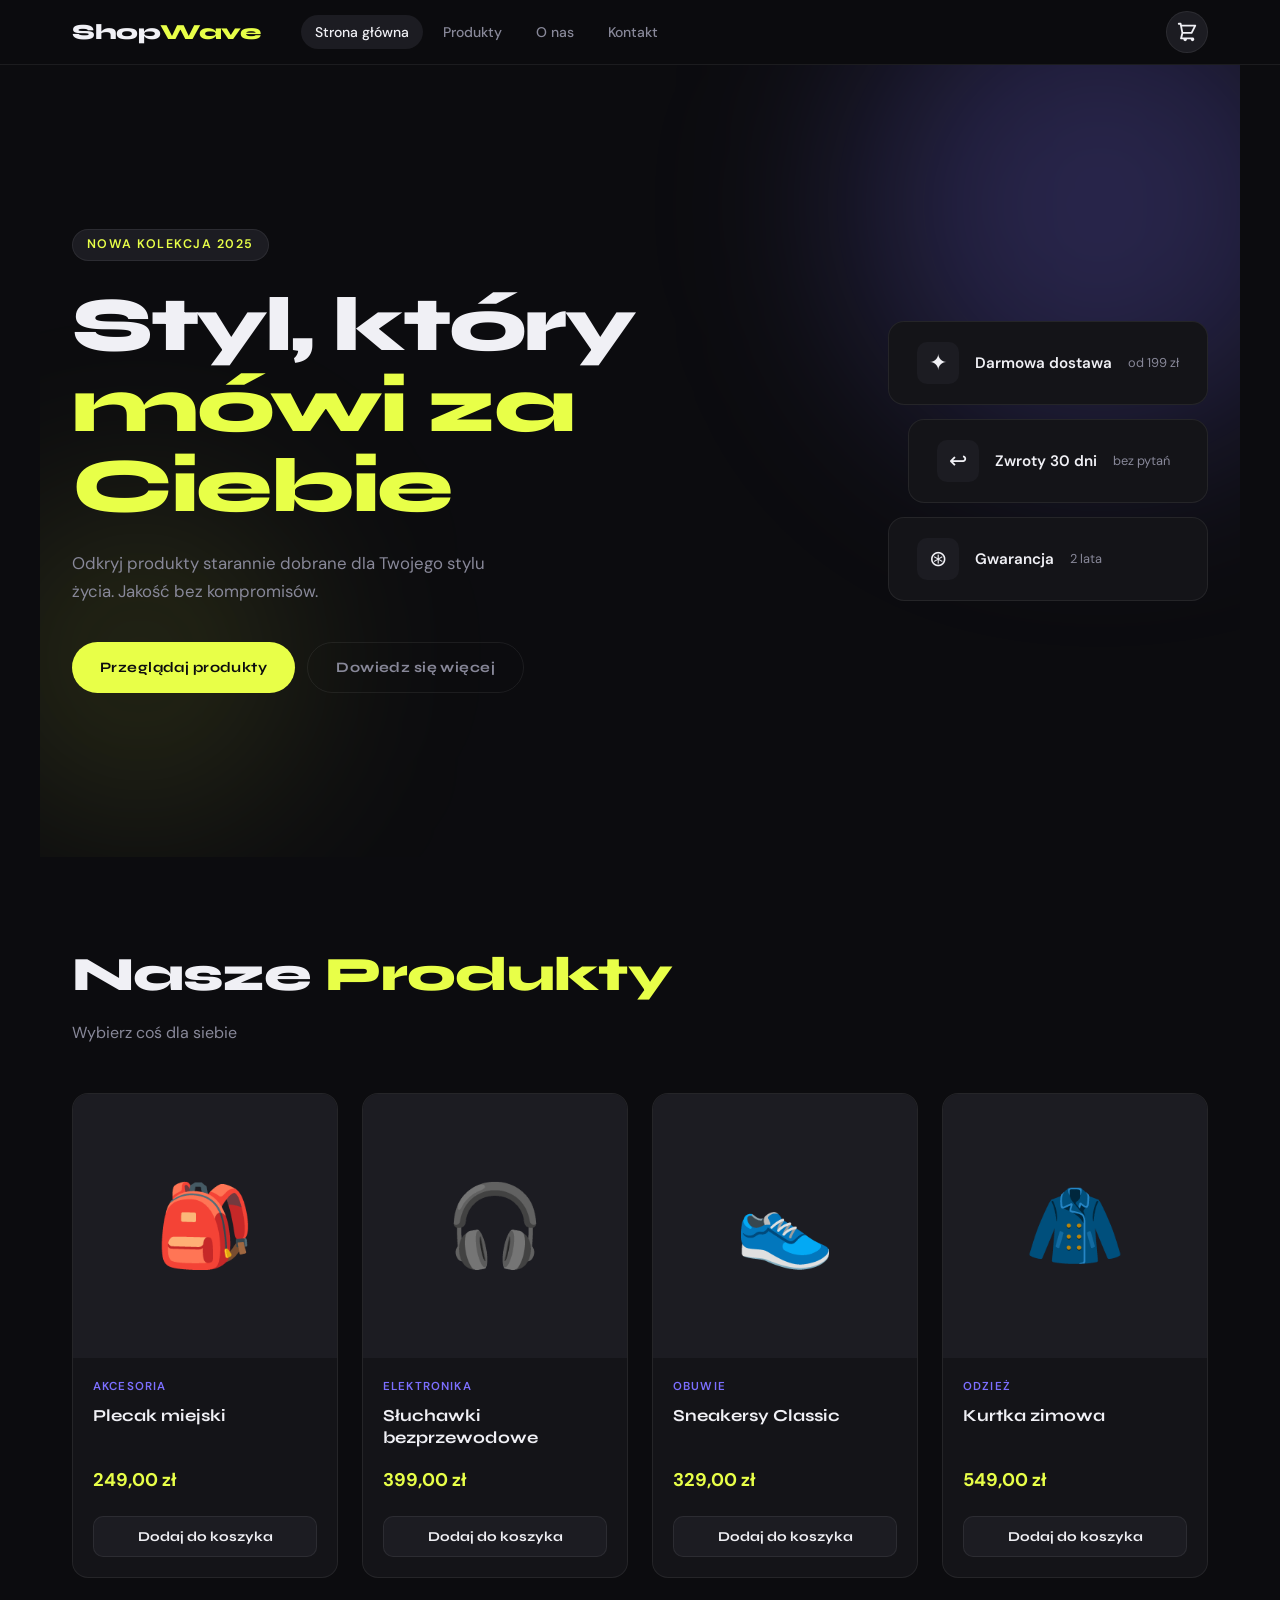
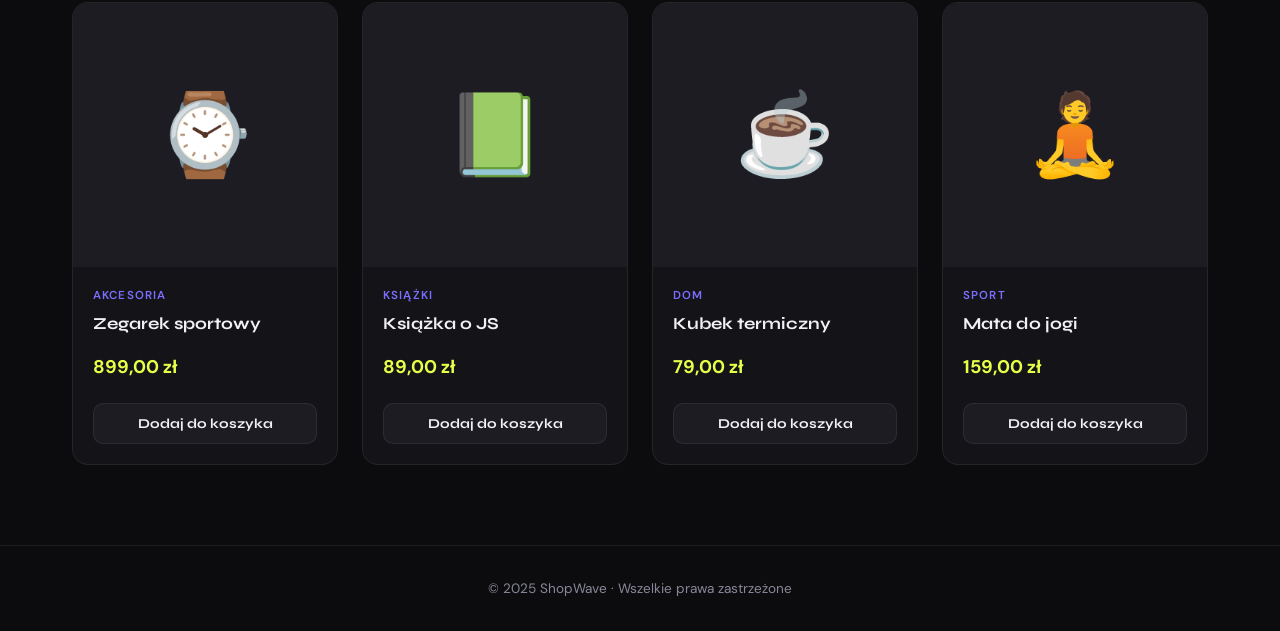
==== index.html @ 05a2b6bd "Initial commit" ====
<!DOCTYPE html>
<html lang="pl">
<head>
  <meta charset="UTF-8" />
  <meta name="viewport" content="width=device-width, initial-scale=1.0" />
  <title>ShopWave — Sklep</title>
  <link rel="stylesheet" href="style.css" />
</head>
<body>

  <!-- HEADER -->
  <header class="header">
    <div class="header__inner">
      <a href="#" class="logo">Shop<span>Wave</span></a>
      <nav class="nav">
        <a href="#" class="nav__link active">Strona główna</a>
        <a href="#products" class="nav__link">Produkty</a>
        <a href="#" class="nav__link">O nas</a>
        <a href="#" class="nav__link">Kontakt</a>
      </nav>
      <button class="cart-btn" id="cartBtn" aria-label="Koszyk">
        <svg xmlns="http://www.w3.org/2000/svg" width="22" height="22" fill="none" viewBox="0 0 24 24" stroke="currentColor" stroke-width="2"><path stroke-linecap="round" stroke-linejoin="round" d="M3 3h2l.4 2M7 13h10l4-8H5.4M7 13l-1.5 6h13M7 13L5.4 5M10 21a1 1 0 100-2 1 1 0 000 2zm8 0a1 1 0 100-2 1 1 0 000 2z"/></svg>
        <span class="cart-count" id="cartCount">0</span>
      </button>
    </div>
  </header>

  <!-- HERO -->
  <section class="hero">
    <div class="hero__blob hero__blob--1"></div>
    <div class="hero__blob hero__blob--2"></div>
    <div class="hero__content">
      <p class="hero__tag">Nowa kolekcja 2025</p>
      <h1 class="hero__title">Styl, który<br/><em>mówi za Ciebie</em></h1>
      <p class="hero__sub">Odkryj produkty starannie dobrane dla Twojego stylu życia. Jakość bez kompromisów.</p>
      <div class="hero__actions">
        <a href="#products" class="btn btn--primary">Przeglądaj produkty</a>
        <a href="#" class="btn btn--ghost">Dowiedz się więcej</a>
      </div>
    </div>
    <div class="hero__visual">
      <div class="hero__card">
        <div class="hero__card-icon">✦</div>
        <p>Darmowa dostawa</p>
        <span>od 199 zł</span>
      </div>
      <div class="hero__card">
        <div class="hero__card-icon">↩</div>
        <p>Zwroty 30 dni</p>
        <span>bez pytań</span>
      </div>
      <div class="hero__card">
        <div class="hero__card-icon">⊛</div>
        <p>Gwarancja</p>
        <span>2 lata</span>
      </div>
    </div>
  </section>

  <!-- PRODUCTS -->
  <section class="products" id="products">
    <div class="products__header">
      <h2 class="section-title">Nasze <span>Produkty</span></h2>
      <p class="section-sub">Wybierz coś dla siebie</p>
    </div>
    <div class="products__grid" id="productsGrid">
      <!-- JS renders cards here -->
    </div>
  </section>

  <!-- CART MODAL -->
  <div class="cart-overlay" id="cartOverlay">
    <div class="cart-modal">
      <div class="cart-modal__header">
        <h3>Twój koszyk</h3>
        <button class="cart-close" id="cartClose">✕</button>
      </div>
      <div class="cart-modal__items" id="cartItems">
        <p class="cart-empty">Koszyk jest pusty.</p>
      </div>
      <div class="cart-modal__footer" id="cartFooter" style="display:none">
        <div class="cart-total">
          Łącznie: <strong id="cartTotal">0,00 zł</strong>
        </div>
        <button class="btn btn--primary" style="width:100%">Zamów teraz</button>
      </div>
    </div>
  </div>

  <!-- FOOTER -->
  <footer class="footer">
    <p>© 2025 ShopWave · Wszelkie prawa zastrzeżone</p>
  </footer>

  <script src="app.js"></script>
</body>
</html>
---- style.css ----
/* ================================================
   ShopWave — style.css
   ================================================ */

@import url('https://fonts.googleapis.com/css2?family=Syne:wght@400;600;700;800&family=DM+Sans:ital,wght@0,300;0,400;0,500;1,400&display=swap');

/* ---- VARIABLES ---- */
:root {
  --bg: #0c0c0f;
  --surface: #141418;
  --surface2: #1c1c22;
  --border: rgba(255,255,255,.07);
  --accent: #e8ff48;
  --accent2: #7c6fff;
  --text: #f0f0f5;
  --muted: #888899;
  --radius: 16px;
  --transition: .25s cubic-bezier(.4,0,.2,1);
  --font-display: 'Syne', sans-serif;
  --font-body: 'DM Sans', sans-serif;
}

/* ---- RESET ---- */
*, *::before, *::after { box-sizing: border-box; margin: 0; padding: 0; }
html { scroll-behavior: smooth; }
body {
  background: var(--bg);
  color: var(--text);
  font-family: var(--font-body);
  font-size: 16px;
  line-height: 1.6;
  overflow-x: hidden;
}
a { text-decoration: none; color: inherit; }
img { display: block; max-width: 100%; }

/* ---- BUTTONS ---- */
.btn {
  display: inline-flex;
  align-items: center;
  gap: 8px;
  padding: 13px 28px;
  border-radius: 50px;
  font-family: var(--font-display);
  font-size: .9rem;
  font-weight: 700;
  letter-spacing: .03em;
  border: none;
  cursor: pointer;
  transition: all var(--transition);
}
.btn--primary {
  background: var(--accent);
  color: #0c0c0f;
}
.btn--primary:hover {
  transform: translateY(-2px);
  box-shadow: 0 8px 32px rgba(232,255,72,.35);
}
.btn--ghost {
  background: transparent;
  border: 1.5px solid var(--border);
  color: var(--muted);
}
.btn--ghost:hover {
  border-color: var(--accent);
  color: var(--accent);
}

/* ---- HEADER ---- */
.header {
  position: sticky;
  top: 0;
  z-index: 100;
  background: rgba(12,12,15,.85);
  backdrop-filter: blur(20px);
  border-bottom: 1px solid var(--border);
}
.header__inner {
  max-width: 1200px;
  margin: 0 auto;
  padding: 0 32px;
  height: 64px;
  display: flex;
  align-items: center;
  gap: 40px;
}
.logo {
  font-family: var(--font-display);
  font-weight: 800;
  font-size: 1.35rem;
  letter-spacing: -.02em;
  color: var(--text);
}
.logo span { color: var(--accent); }

.nav { display: flex; gap: 6px; margin-right: auto; }
.nav__link {
  padding: 6px 14px;
  border-radius: 50px;
  font-size: .875rem;
  font-weight: 500;
  color: var(--muted);
  transition: all var(--transition);
}
.nav__link:hover, .nav__link.active {
  color: var(--text);
  background: var(--surface2);
}

.cart-btn {
  position: relative;
  background: var(--surface2);
  border: 1px solid var(--border);
  color: var(--text);
  padding: 9px;
  border-radius: 50%;
  cursor: pointer;
  display: grid;
  place-items: center;
  transition: all var(--transition);
}
.cart-btn:hover { border-color: var(--accent); color: var(--accent); }
.cart-count {
  position: absolute;
  top: -4px; right: -4px;
  background: var(--accent);
  color: #0c0c0f;
  font-family: var(--font-display);
  font-weight: 800;
  font-size: .65rem;
  width: 18px; height: 18px;
  border-radius: 50%;
  display: grid;
  place-items: center;
  opacity: 0;
  transform: scale(0);
  transition: all var(--transition);
}
.cart-count.visible { opacity: 1; transform: scale(1); }

/* ---- HERO ---- */
.hero {
  position: relative;
  overflow: hidden;
  min-height: 88vh;
  display: flex;
  align-items: center;
  max-width: 1200px;
  margin: 0 auto;
  padding: 80px 32px;
  gap: 60px;
}
.hero__blob {
  position: absolute;
  border-radius: 50%;
  filter: blur(100px);
  pointer-events: none;
  z-index: 0;
}
.hero__blob--1 {
  width: 480px; height: 480px;
  background: rgba(124,111,255,.25);
  top: -100px; right: -100px;
}
.hero__blob--2 {
  width: 320px; height: 320px;
  background: rgba(232,255,72,.12);
  bottom: 40px; left: -60px;
}
.hero__content { position: relative; z-index: 1; flex: 1; }
.hero__tag {
  display: inline-block;
  background: var(--surface2);
  border: 1px solid var(--border);
  color: var(--accent);
  font-size: .78rem;
  font-weight: 600;
  letter-spacing: .12em;
  text-transform: uppercase;
  padding: 5px 14px;
  border-radius: 50px;
  margin-bottom: 24px;
}
.hero__title {
  font-family: var(--font-display);
  font-size: clamp(2.8rem, 6vw, 5rem);
  font-weight: 800;
  line-height: 1.05;
  letter-spacing: -.03em;
  margin-bottom: 22px;
}
.hero__title em { font-style: normal; color: var(--accent); }
.hero__sub {
  color: var(--muted);
  font-size: 1.05rem;
  max-width: 440px;
  margin-bottom: 36px;
  line-height: 1.7;
}
.hero__actions { display: flex; gap: 12px; flex-wrap: wrap; }

.hero__visual {
  position: relative;
  z-index: 1;
  display: flex;
  flex-direction: column;
  gap: 14px;
  flex-shrink: 0;
}
.hero__card {
  background: var(--surface);
  border: 1px solid var(--border);
  border-radius: var(--radius);
  padding: 20px 28px;
  display: flex;
  align-items: center;
  gap: 16px;
  transition: all var(--transition);
  animation: fadeUp .6s ease both;
}
.hero__card:nth-child(1) { animation-delay: .1s; }
.hero__card:nth-child(2) { animation-delay: .2s; margin-left: 20px; }
.hero__card:nth-child(3) { animation-delay: .3s; }
.hero__card:hover { border-color: var(--accent); transform: translateX(4px); }
.hero__card-icon {
  font-size: 1.4rem;
  width: 42px; height: 42px;
  background: var(--surface2);
  border-radius: 10px;
  display: grid;
  place-items: center;
  flex-shrink: 0;
}
.hero__card p { font-weight: 600; font-size: .95rem; }
.hero__card span { font-size: .8rem; color: var(--muted); }

/* ---- SECTION TITLES ---- */
.section-title {
  font-family: var(--font-display);
  font-size: clamp(2rem, 4vw, 3rem);
  font-weight: 800;
  letter-spacing: -.02em;
}
.section-title span { color: var(--accent); }
.section-sub { color: var(--muted); margin-top: 6px; }

/* ---- PRODUCTS ---- */
.products {
  max-width: 1200px;
  margin: 0 auto;
  padding: 80px 32px;
}
.products__header { margin-bottom: 48px; }
.products__grid {
  display: grid;
  grid-template-columns: repeat(auto-fill, minmax(260px, 1fr));
  gap: 24px;
}

/* ---- PRODUCT CARD ---- */
.product-card {
  background: var(--surface);
  border: 1px solid var(--border);
  border-radius: var(--radius);
  overflow: hidden;
  display: flex;
  flex-direction: column;
  transition: all .3s ease;
  animation: fadeUp .5s ease both;
}
.product-card:hover {
  transform: translateY(-6px);
  border-color: rgba(232,255,72,.25);
  box-shadow: 0 24px 60px rgba(0,0,0,.4);
}
.product-card__img {
  width: 100%;
  aspect-ratio: 1;
  font-size: 5rem;
  display: grid;
  place-items: center;
  background: var(--surface2);
  user-select: none;
}
.product-card__body { padding: 20px; display: flex; flex-direction: column; gap: 8px; flex: 1; }
.product-card__category {
  font-size: .72rem;
  font-weight: 600;
  letter-spacing: .1em;
  text-transform: uppercase;
  color: var(--accent2);
}
.product-card__name {
  font-family: var(--font-display);
  font-size: 1.05rem;
  font-weight: 700;
  line-height: 1.3;
}
.product-card__price {
  font-size: 1.15rem;
  font-weight: 700;
  color: var(--accent);
  margin-top: auto;
  padding-top: 10px;
}
.product-card__add {
  margin-top: 12px;
  width: 100%;
  padding: 11px;
  border-radius: 10px;
  background: var(--surface2);
  border: 1px solid var(--border);
  color: var(--text);
  font-family: var(--font-display);
  font-size: .85rem;
  font-weight: 700;
  cursor: pointer;
  transition: all var(--transition);
}
.product-card__add:hover {
  background: var(--accent);
  color: #0c0c0f;
  border-color: var(--accent);
}
.product-card__add.added {
  background: var(--accent);
  color: #0c0c0f;
}

/* ---- CART MODAL ---- */
.cart-overlay {
  position: fixed;
  inset: 0;
  background: rgba(0,0,0,.6);
  backdrop-filter: blur(8px);
  z-index: 200;
  display: grid;
  place-items: center end;
  opacity: 0;
  pointer-events: none;
  transition: opacity var(--transition);
}
.cart-overlay.open { opacity: 1; pointer-events: all; }
.cart-modal {
  width: min(420px, 100vw);
  height: 100vh;
  background: var(--surface);
  border-left: 1px solid var(--border);
  display: flex;
  flex-direction: column;
  transform: translateX(100%);
  transition: transform .35s cubic-bezier(.4,0,.2,1);
}
.cart-overlay.open .cart-modal { transform: translateX(0); }
.cart-modal__header {
  display: flex;
  align-items: center;
  justify-content: space-between;
  padding: 24px 28px;
  border-bottom: 1px solid var(--border);
  font-family: var(--font-display);
  font-weight: 700;
  font-size: 1.1rem;
}
.cart-close {
  background: var(--surface2);
  border: 1px solid var(--border);
  color: var(--muted);
  width: 34px; height: 34px;
  border-radius: 50%;
  cursor: pointer;
  font-size: .9rem;
  display: grid;
  place-items: center;
  transition: all var(--transition);
}
.cart-close:hover { color: var(--text); border-color: var(--accent); }
.cart-modal__items { flex: 1; overflow-y: auto; padding: 24px 28px; display: flex; flex-direction: column; gap: 14px; }
.cart-empty { color: var(--muted); text-align: center; margin-top: 40px; }
.cart-item {
  display: flex;
  align-items: center;
  gap: 14px;
  background: var(--surface2);
  border: 1px solid var(--border);
  border-radius: 12px;
  padding: 14px;
}
.cart-item__emoji { font-size: 2rem; }
.cart-item__info { flex: 1; }
.cart-item__name { font-weight: 600; font-size: .9rem; }
.cart-item__price { color: var(--accent); font-size: .85rem; font-weight: 700; }
.cart-item__qty {
  display: flex;
  align-items: center;
  gap: 8px;
  font-size: .85rem;
}
.cart-item__qty button {
  width: 26px; height: 26px;
  border-radius: 50%;
  background: var(--surface);
  border: 1px solid var(--border);
  color: var(--text);
  cursor: pointer;
  display: grid;
  place-items: center;
  font-size: 1rem;
  transition: all var(--transition);
}
.cart-item__qty button:hover { border-color: var(--accent); color: var(--accent); }
.cart-modal__footer {
  padding: 20px 28px;
  border-top: 1px solid var(--border);
  display: flex;
  flex-direction: column;
  gap: 14px;
}
.cart-total {
  display: flex;
  justify-content: space-between;
  font-size: .95rem;
  color: var(--muted);
}
.cart-total strong { color: var(--accent); font-size: 1.1rem; }

/* ---- FOOTER ---- */
.footer {
  text-align: center;
  padding: 32px;
  color: var(--muted);
  font-size: .85rem;
  border-top: 1px solid var(--border);
}

/* ---- ANIMATIONS ---- */
@keyframes fadeUp {
  from { opacity: 0; transform: translateY(24px); }
  to   { opacity: 1; transform: translateY(0); }
}

/* ---- RESPONSIVE ---- */
@media (max-width: 768px) {
  .hero { flex-direction: column; padding: 60px 20px; min-height: auto; }
  .hero__visual { flex-direction: row; flex-wrap: wrap; }
  .hero__card { flex: 1; min-width: 150px; }
  .header__inner { padding: 0 20px; gap: 20px; }
  .nav { display: none; }
  .products { padding: 60px 20px; }
}
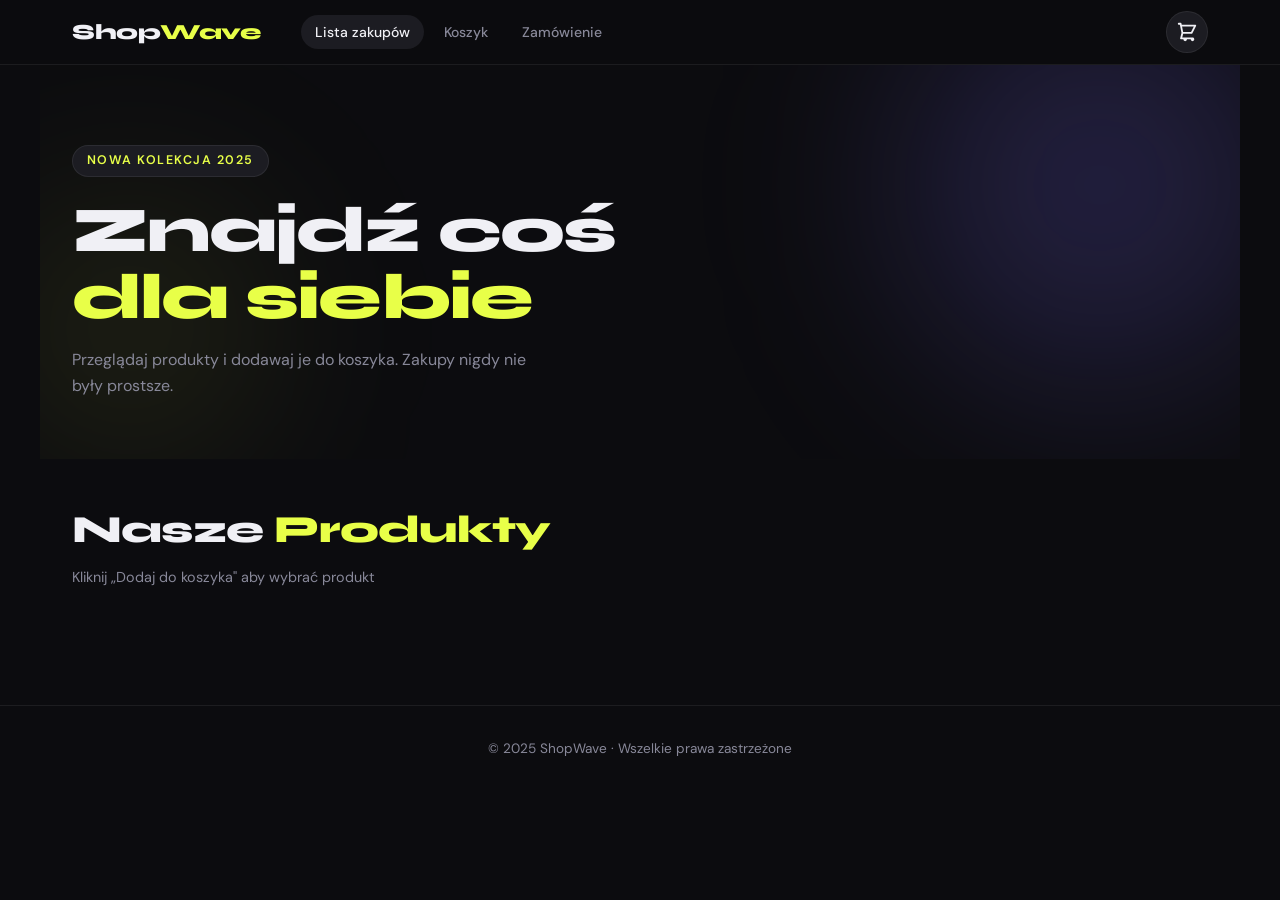
==== commit ab0813d3: "feat: HTML i CSS dla listy zakupow" ====
--- a/index.html
+++ b/index.html
@@ -3,95 +3,50 @@
 <head>
   <meta charset="UTF-8" />
   <meta name="viewport" content="width=device-width, initial-scale=1.0" />
-  <title>ShopWave — Sklep</title>
+  <title>ShopWave — Lista zakupów</title>
   <link rel="stylesheet" href="style.css" />
 </head>
 <body>
 
-  <!-- HEADER -->
   <header class="header">
     <div class="header__inner">
-      <a href="#" class="logo">Shop<span>Wave</span></a>
+      <a href="index.html" class="logo">Shop<span>Wave</span></a>
       <nav class="nav">
-        <a href="#" class="nav__link active">Strona główna</a>
-        <a href="#products" class="nav__link">Produkty</a>
-        <a href="#" class="nav__link">O nas</a>
-        <a href="#" class="nav__link">Kontakt</a>
+        <a href="index.html" class="nav__link active">Lista zakupów</a>
+        <a href="koszyk.html" class="nav__link">Koszyk</a>
+        <a href="zamowienie.html" class="nav__link">Zamówienie</a>
       </nav>
-      <button class="cart-btn" id="cartBtn" aria-label="Koszyk">
-        <svg xmlns="http://www.w3.org/2000/svg" width="22" height="22" fill="none" viewBox="0 0 24 24" stroke="currentColor" stroke-width="2"><path stroke-linecap="round" stroke-linejoin="round" d="M3 3h2l.4 2M7 13h10l4-8H5.4M7 13l-1.5 6h13M7 13L5.4 5M10 21a1 1 0 100-2 1 1 0 000 2zm8 0a1 1 0 100-2 1 1 0 000 2z"/></svg>
+      <a href="koszyk.html" class="cart-btn" aria-label="Koszyk">
+        <svg xmlns="http://www.w3.org/2000/svg" width="22" height="22" fill="none" viewBox="0 0 24 24" stroke="currentColor" stroke-width="2">
+          <path stroke-linecap="round" stroke-linejoin="round" d="M3 3h2l.4 2M7 13h10l4-8H5.4M7 13l-1.5 6h13M7 13L5.4 5M10 21a1 1 0 100-2 1 1 0 000 2zm8 0a1 1 0 100-2 1 1 0 000 2z"/>
+        </svg>
         <span class="cart-count" id="cartCount">0</span>
-      </button>
+      </a>
     </div>
   </header>
 
-  <!-- HERO -->
   <section class="hero">
     <div class="hero__blob hero__blob--1"></div>
     <div class="hero__blob hero__blob--2"></div>
     <div class="hero__content">
       <p class="hero__tag">Nowa kolekcja 2025</p>
-      <h1 class="hero__title">Styl, który<br/><em>mówi za Ciebie</em></h1>
-      <p class="hero__sub">Odkryj produkty starannie dobrane dla Twojego stylu życia. Jakość bez kompromisów.</p>
-      <div class="hero__actions">
-        <a href="#products" class="btn btn--primary">Przeglądaj produkty</a>
-        <a href="#" class="btn btn--ghost">Dowiedz się więcej</a>
-      </div>
-    </div>
-    <div class="hero__visual">
-      <div class="hero__card">
-        <div class="hero__card-icon">✦</div>
-        <p>Darmowa dostawa</p>
-        <span>od 199 zł</span>
-      </div>
-      <div class="hero__card">
-        <div class="hero__card-icon">↩</div>
-        <p>Zwroty 30 dni</p>
-        <span>bez pytań</span>
-      </div>
-      <div class="hero__card">
-        <div class="hero__card-icon">⊛</div>
-        <p>Gwarancja</p>
-        <span>2 lata</span>
-      </div>
+      <h1 class="hero__title">Znajdź coś<br/><em>dla siebie</em></h1>
+      <p class="hero__sub">Przeglądaj produkty i dodawaj je do koszyka. Zakupy nigdy nie były prostsze.</p>
     </div>
   </section>
 
-  <!-- PRODUCTS -->
   <section class="products" id="products">
     <div class="products__header">
       <h2 class="section-title">Nasze <span>Produkty</span></h2>
-      <p class="section-sub">Wybierz coś dla siebie</p>
+      <p class="section-sub">Kliknij „Dodaj do koszyka" aby wybrać produkt</p>
     </div>
-    <div class="products__grid" id="productsGrid">
-      <!-- JS renders cards here -->
-    </div>
+    <div class="products__grid" id="productsGrid"></div>
   </section>
 
-  <!-- CART MODAL -->
-  <div class="cart-overlay" id="cartOverlay">
-    <div class="cart-modal">
-      <div class="cart-modal__header">
-        <h3>Twój koszyk</h3>
-        <button class="cart-close" id="cartClose">✕</button>
-      </div>
-      <div class="cart-modal__items" id="cartItems">
-        <p class="cart-empty">Koszyk jest pusty.</p>
-      </div>
-      <div class="cart-modal__footer" id="cartFooter" style="display:none">
-        <div class="cart-total">
-          Łącznie: <strong id="cartTotal">0,00 zł</strong>
-        </div>
-        <button class="btn btn--primary" style="width:100%">Zamów teraz</button>
-      </div>
-    </div>
-  </div>
-
-  <!-- FOOTER -->
   <footer class="footer">
     <p>© 2025 ShopWave · Wszelkie prawa zastrzeżone</p>
   </footer>
 
   <script src="app.js"></script>
 </body>
-</html>
+</html>
--- a/style.css
+++ b/style.css
@@ -32,12 +32,12 @@
   overflow-x: hidden;
 }
 a { text-decoration: none; color: inherit; }
-img { display: block; max-width: 100%; }
 
 /* ---- BUTTONS ---- */
 .btn {
   display: inline-flex;
   align-items: center;
+  justify-content: center;
   gap: 8px;
   padding: 13px 28px;
   border-radius: 50px;
@@ -62,10 +62,7 @@
   border: 1.5px solid var(--border);
   color: var(--muted);
 }
-.btn--ghost:hover {
-  border-color: var(--accent);
-  color: var(--accent);
-}
+.btn--ghost:hover { border-color: var(--accent); color: var(--accent); }
 
 /* ---- HEADER ---- */
 .header {
@@ -93,7 +90,6 @@
   color: var(--text);
 }
 .logo span { color: var(--accent); }
-
 .nav { display: flex; gap: 6px; margin-right: auto; }
 .nav__link {
   padding: 6px 14px;
@@ -103,10 +99,7 @@
   color: var(--muted);
   transition: all var(--transition);
 }
-.nav__link:hover, .nav__link.active {
-  color: var(--text);
-  background: var(--surface2);
-}
+.nav__link:hover, .nav__link.active { color: var(--text); background: var(--surface2); }
 
 .cart-btn {
   position: relative;
@@ -143,13 +136,9 @@
 .hero {
   position: relative;
   overflow: hidden;
-  min-height: 88vh;
-  display: flex;
-  align-items: center;
   max-width: 1200px;
   margin: 0 auto;
-  padding: 80px 32px;
-  gap: 60px;
+  padding: 80px 32px 60px;
 }
 .hero__blob {
   position: absolute;
@@ -158,17 +147,9 @@
   pointer-events: none;
   z-index: 0;
 }
-.hero__blob--1 {
-  width: 480px; height: 480px;
-  background: rgba(124,111,255,.25);
-  top: -100px; right: -100px;
-}
-.hero__blob--2 {
-  width: 320px; height: 320px;
-  background: rgba(232,255,72,.12);
-  bottom: 40px; left: -60px;
-}
-.hero__content { position: relative; z-index: 1; flex: 1; }
+.hero__blob--1 { width: 400px; height: 400px; background: rgba(124,111,255,.2); top: -80px; right: -60px; }
+.hero__blob--2 { width: 260px; height: 260px; background: rgba(232,255,72,.1); bottom: 0; left: -40px; }
+.hero__content { position: relative; z-index: 1; }
 .hero__tag {
   display: inline-block;
   background: var(--surface2);
@@ -180,82 +161,40 @@
   text-transform: uppercase;
   padding: 5px 14px;
   border-radius: 50px;
-  margin-bottom: 24px;
+  margin-bottom: 20px;
 }
 .hero__title {
   font-family: var(--font-display);
-  font-size: clamp(2.8rem, 6vw, 5rem);
+  font-size: clamp(2.4rem, 5vw, 4rem);
   font-weight: 800;
   line-height: 1.05;
   letter-spacing: -.03em;
-  margin-bottom: 22px;
+  margin-bottom: 16px;
 }
 .hero__title em { font-style: normal; color: var(--accent); }
-.hero__sub {
-  color: var(--muted);
-  font-size: 1.05rem;
-  max-width: 440px;
-  margin-bottom: 36px;
-  line-height: 1.7;
-}
-.hero__actions { display: flex; gap: 12px; flex-wrap: wrap; }
-
-.hero__visual {
-  position: relative;
-  z-index: 1;
-  display: flex;
-  flex-direction: column;
-  gap: 14px;
-  flex-shrink: 0;
-}
-.hero__card {
-  background: var(--surface);
-  border: 1px solid var(--border);
-  border-radius: var(--radius);
-  padding: 20px 28px;
-  display: flex;
-  align-items: center;
-  gap: 16px;
-  transition: all var(--transition);
-  animation: fadeUp .6s ease both;
-}
-.hero__card:nth-child(1) { animation-delay: .1s; }
-.hero__card:nth-child(2) { animation-delay: .2s; margin-left: 20px; }
-.hero__card:nth-child(3) { animation-delay: .3s; }
-.hero__card:hover { border-color: var(--accent); transform: translateX(4px); }
-.hero__card-icon {
-  font-size: 1.4rem;
-  width: 42px; height: 42px;
-  background: var(--surface2);
-  border-radius: 10px;
-  display: grid;
-  place-items: center;
-  flex-shrink: 0;
-}
-.hero__card p { font-weight: 600; font-size: .95rem; }
-.hero__card span { font-size: .8rem; color: var(--muted); }
+.hero__sub { color: var(--muted); font-size: 1rem; max-width: 480px; }
 
 /* ---- SECTION TITLES ---- */
 .section-title {
   font-family: var(--font-display);
-  font-size: clamp(2rem, 4vw, 3rem);
+  font-size: clamp(1.6rem, 3vw, 2.4rem);
   font-weight: 800;
   letter-spacing: -.02em;
 }
 .section-title span { color: var(--accent); }
-.section-sub { color: var(--muted); margin-top: 6px; }
+.section-sub { color: var(--muted); margin-top: 6px; font-size: .9rem; }
 
 /* ---- PRODUCTS ---- */
 .products {
   max-width: 1200px;
   margin: 0 auto;
-  padding: 80px 32px;
-}
-.products__header { margin-bottom: 48px; }
+  padding: 40px 32px 80px;
+}
+.products__header { margin-bottom: 36px; }
 .products__grid {
   display: grid;
-  grid-template-columns: repeat(auto-fill, minmax(260px, 1fr));
-  gap: 24px;
+  grid-template-columns: repeat(auto-fill, minmax(240px, 1fr));
+  gap: 20px;
 }
 
 /* ---- PRODUCT CARD ---- */
@@ -270,20 +209,20 @@
   animation: fadeUp .5s ease both;
 }
 .product-card:hover {
-  transform: translateY(-6px);
-  border-color: rgba(232,255,72,.25);
-  box-shadow: 0 24px 60px rgba(0,0,0,.4);
+  transform: translateY(-5px);
+  border-color: rgba(232,255,72,.2);
+  box-shadow: 0 20px 50px rgba(0,0,0,.4);
 }
 .product-card__img {
   width: 100%;
   aspect-ratio: 1;
-  font-size: 5rem;
+  font-size: 4.5rem;
   display: grid;
   place-items: center;
   background: var(--surface2);
   user-select: none;
 }
-.product-card__body { padding: 20px; display: flex; flex-direction: column; gap: 8px; flex: 1; }
+.product-card__body { padding: 18px; display: flex; flex-direction: column; gap: 6px; flex: 1; }
 .product-card__category {
   font-size: .72rem;
   font-weight: 600;
@@ -293,16 +232,15 @@
 }
 .product-card__name {
   font-family: var(--font-display);
-  font-size: 1.05rem;
-  font-weight: 700;
-  line-height: 1.3;
+  font-size: 1rem;
+  font-weight: 700;
 }
 .product-card__price {
-  font-size: 1.15rem;
+  font-size: 1.1rem;
   font-weight: 700;
   color: var(--accent);
   margin-top: auto;
-  padding-top: 10px;
+  padding-top: 8px;
 }
 .product-card__add {
   margin-top: 12px;
@@ -326,104 +264,196 @@
 .product-card__add.added {
   background: var(--accent);
   color: #0c0c0f;
-}
-
-/* ---- CART MODAL ---- */
-.cart-overlay {
-  position: fixed;
-  inset: 0;
-  background: rgba(0,0,0,.6);
-  backdrop-filter: blur(8px);
-  z-index: 200;
-  display: grid;
-  place-items: center end;
-  opacity: 0;
-  pointer-events: none;
-  transition: opacity var(--transition);
-}
-.cart-overlay.open { opacity: 1; pointer-events: all; }
-.cart-modal {
-  width: min(420px, 100vw);
-  height: 100vh;
+  border-color: var(--accent);
+}
+
+/* ---- KOSZYK (dla Studenta B) ---- */
+.cart-page {
+  max-width: 800px;
+  margin: 0 auto;
+  padding: 60px 32px 80px;
+  display: flex;
+  flex-direction: column;
+  gap: 40px;
+}
+.cart-list { display: flex; flex-direction: column; gap: 14px; }
+.cart-item {
+  display: flex;
+  align-items: center;
+  gap: 16px;
   background: var(--surface);
-  border-left: 1px solid var(--border);
+  border: 1px solid var(--border);
+  border-radius: var(--radius);
+  padding: 16px 20px;
+  transition: border-color var(--transition);
+}
+.cart-item:hover { border-color: rgba(232,255,72,.15); }
+.cart-item__emoji { font-size: 2.2rem; flex-shrink: 0; }
+.cart-item__info { flex: 1; }
+.cart-item__name { font-family: var(--font-display); font-weight: 700; font-size: .95rem; }
+.cart-item__category { font-size: .78rem; color: var(--accent2); font-weight: 600; letter-spacing: .08em; text-transform: uppercase; }
+.cart-item__price { font-size: 1rem; color: var(--accent); font-weight: 700; margin-top: 2px; }
+.cart-item__qty {
+  display: flex;
+  align-items: center;
+  gap: 10px;
+  font-family: var(--font-display);
+  font-weight: 700;
+}
+.cart-item__qty button {
+  width: 30px; height: 30px;
+  border-radius: 50%;
+  background: var(--surface2);
+  border: 1px solid var(--border);
+  color: var(--text);
+  cursor: pointer;
+  display: grid;
+  place-items: center;
+  font-size: 1.1rem;
+  transition: all var(--transition);
+}
+.cart-item__qty button:hover { border-color: var(--accent); color: var(--accent); }
+.cart-item__remove {
+  background: none;
+  border: 1px solid var(--border);
+  color: var(--muted);
+  width: 30px; height: 30px;
+  border-radius: 50%;
+  cursor: pointer;
+  display: grid;
+  place-items: center;
+  font-size: .9rem;
+  transition: all var(--transition);
+  flex-shrink: 0;
+}
+.cart-item__remove:hover { border-color: #ff5555; color: #ff5555; }
+
+.cart-summary {
+  background: var(--surface);
+  border: 1px solid var(--border);
+  border-radius: var(--radius);
+  padding: 28px;
   display: flex;
   flex-direction: column;
-  transform: translateX(100%);
-  transition: transform .35s cubic-bezier(.4,0,.2,1);
-}
-.cart-overlay.open .cart-modal { transform: translateX(0); }
-.cart-modal__header {
-  display: flex;
-  align-items: center;
+  gap: 16px;
+}
+.cart-summary__row {
+  display: flex;
   justify-content: space-between;
-  padding: 24px 28px;
-  border-bottom: 1px solid var(--border);
+  align-items: center;
+  color: var(--muted);
+  font-size: .95rem;
+}
+.cart-summary__row.total {
+  color: var(--text);
   font-family: var(--font-display);
   font-weight: 700;
   font-size: 1.1rem;
-}
-.cart-close {
-  background: var(--surface2);
-  border: 1px solid var(--border);
-  color: var(--muted);
-  width: 34px; height: 34px;
-  border-radius: 50%;
-  cursor: pointer;
-  font-size: .9rem;
-  display: grid;
-  place-items: center;
-  transition: all var(--transition);
-}
-.cart-close:hover { color: var(--text); border-color: var(--accent); }
-.cart-modal__items { flex: 1; overflow-y: auto; padding: 24px 28px; display: flex; flex-direction: column; gap: 14px; }
-.cart-empty { color: var(--muted); text-align: center; margin-top: 40px; }
-.cart-item {
+  border-top: 1px solid var(--border);
+  padding-top: 16px;
+}
+.cart-summary__row.total strong { color: var(--accent); font-size: 1.3rem; }
+
+/* ---- ZAMÓWIENIE ---- */
+.order-page {
+  max-width: 900px;
+  margin: 0 auto;
+  padding: 60px 32px 80px;
+  display: grid;
+  grid-template-columns: 1fr 1fr;
+  gap: 40px;
+  align-items: start;
+}
+.order-summary { display: flex; flex-direction: column; gap: 16px; }
+.order-items { display: flex; flex-direction: column; gap: 12px; }
+.order-item {
   display: flex;
   align-items: center;
   gap: 14px;
-  background: var(--surface2);
+  background: var(--surface);
   border: 1px solid var(--border);
   border-radius: 12px;
-  padding: 14px;
-}
-.cart-item__emoji { font-size: 2rem; }
-.cart-item__info { flex: 1; }
-.cart-item__name { font-weight: 600; font-size: .9rem; }
-.cart-item__price { color: var(--accent); font-size: .85rem; font-weight: 700; }
-.cart-item__qty {
-  display: flex;
-  align-items: center;
-  gap: 8px;
-  font-size: .85rem;
-}
-.cart-item__qty button {
-  width: 26px; height: 26px;
-  border-radius: 50%;
+  padding: 14px 18px;
+}
+.order-item__emoji { font-size: 1.8rem; }
+.order-item__info { flex: 1; }
+.order-item__name { font-weight: 600; font-size: .9rem; }
+.order-item__qty { font-size: .8rem; color: var(--muted); }
+.order-item__price { font-weight: 700; color: var(--accent); font-size: .95rem; }
+
+.order-total {
+  display: flex;
+  justify-content: space-between;
+  align-items: center;
+  background: var(--surface2);
+  border: 1px solid var(--border);
+  border-radius: 12px;
+  padding: 16px 20px;
+  font-size: .95rem;
+  color: var(--muted);
+  margin-top: 8px;
+}
+.order-total strong { color: var(--accent); font-size: 1.2rem; font-family: var(--font-display); }
+
+.order-form-section { display: flex; flex-direction: column; gap: 24px; }
+.order-form { display: flex; flex-direction: column; gap: 16px; }
+.form-group { display: flex; flex-direction: column; gap: 6px; }
+.form-group label {
+  font-size: .8rem;
+  font-weight: 600;
+  letter-spacing: .06em;
+  text-transform: uppercase;
+  color: var(--muted);
+}
+.form-group input {
   background: var(--surface);
   border: 1px solid var(--border);
-  color: var(--text);
-  cursor: pointer;
-  display: grid;
-  place-items: center;
-  font-size: 1rem;
-  transition: all var(--transition);
-}
-.cart-item__qty button:hover { border-color: var(--accent); color: var(--accent); }
-.cart-modal__footer {
-  padding: 20px 28px;
-  border-top: 1px solid var(--border);
+  border-radius: 10px;
+  padding: 12px 16px;
+  color: var(--text);
+  font-family: var(--font-body);
+  font-size: .95rem;
+  outline: none;
+  transition: border-color var(--transition);
+}
+.form-group input:focus { border-color: var(--accent); }
+.form-group input::placeholder { color: var(--muted); }
+
+/* ---- SUKCES ---- */
+.order-success {
+  grid-column: 1 / -1;
+  text-align: center;
+  padding: 60px 20px;
   display: flex;
   flex-direction: column;
-  gap: 14px;
-}
-.cart-total {
-  display: flex;
-  justify-content: space-between;
-  font-size: .95rem;
-  color: var(--muted);
-}
-.cart-total strong { color: var(--accent); font-size: 1.1rem; }
+  align-items: center;
+  gap: 16px;
+  animation: fadeUp .5s ease;
+}
+.success-icon {
+  width: 80px; height: 80px;
+  background: var(--accent);
+  color: #0c0c0f;
+  border-radius: 50%;
+  display: grid;
+  place-items: center;
+  font-size: 2rem;
+  font-weight: 900;
+}
+.order-success h2 {
+  font-family: var(--font-display);
+  font-size: 2rem;
+  font-weight: 800;
+}
+.order-success p { color: var(--muted); }
+
+/* ---- EMPTY STATE ---- */
+.cart-empty {
+  color: var(--muted);
+  padding: 40px 0;
+  text-align: center;
+}
+.cart-empty a { color: var(--accent); }
 
 /* ---- FOOTER ---- */
 .footer {
@@ -436,16 +466,16 @@
 
 /* ---- ANIMATIONS ---- */
 @keyframes fadeUp {
-  from { opacity: 0; transform: translateY(24px); }
+  from { opacity: 0; transform: translateY(20px); }
   to   { opacity: 1; transform: translateY(0); }
 }
 
 /* ---- RESPONSIVE ---- */
 @media (max-width: 768px) {
-  .hero { flex-direction: column; padding: 60px 20px; min-height: auto; }
-  .hero__visual { flex-direction: row; flex-wrap: wrap; }
-  .hero__card { flex: 1; min-width: 150px; }
-  .header__inner { padding: 0 20px; gap: 20px; }
+  .header__inner { padding: 0 20px; gap: 16px; }
   .nav { display: none; }
-  .products { padding: 60px 20px; }
-}
+  .hero { padding: 50px 20px 40px; }
+  .products { padding: 30px 20px 60px; }
+  .order-page { grid-template-columns: 1fr; padding: 40px 20px 60px; }
+  .cart-page { padding: 40px 20px 60px; }
+}
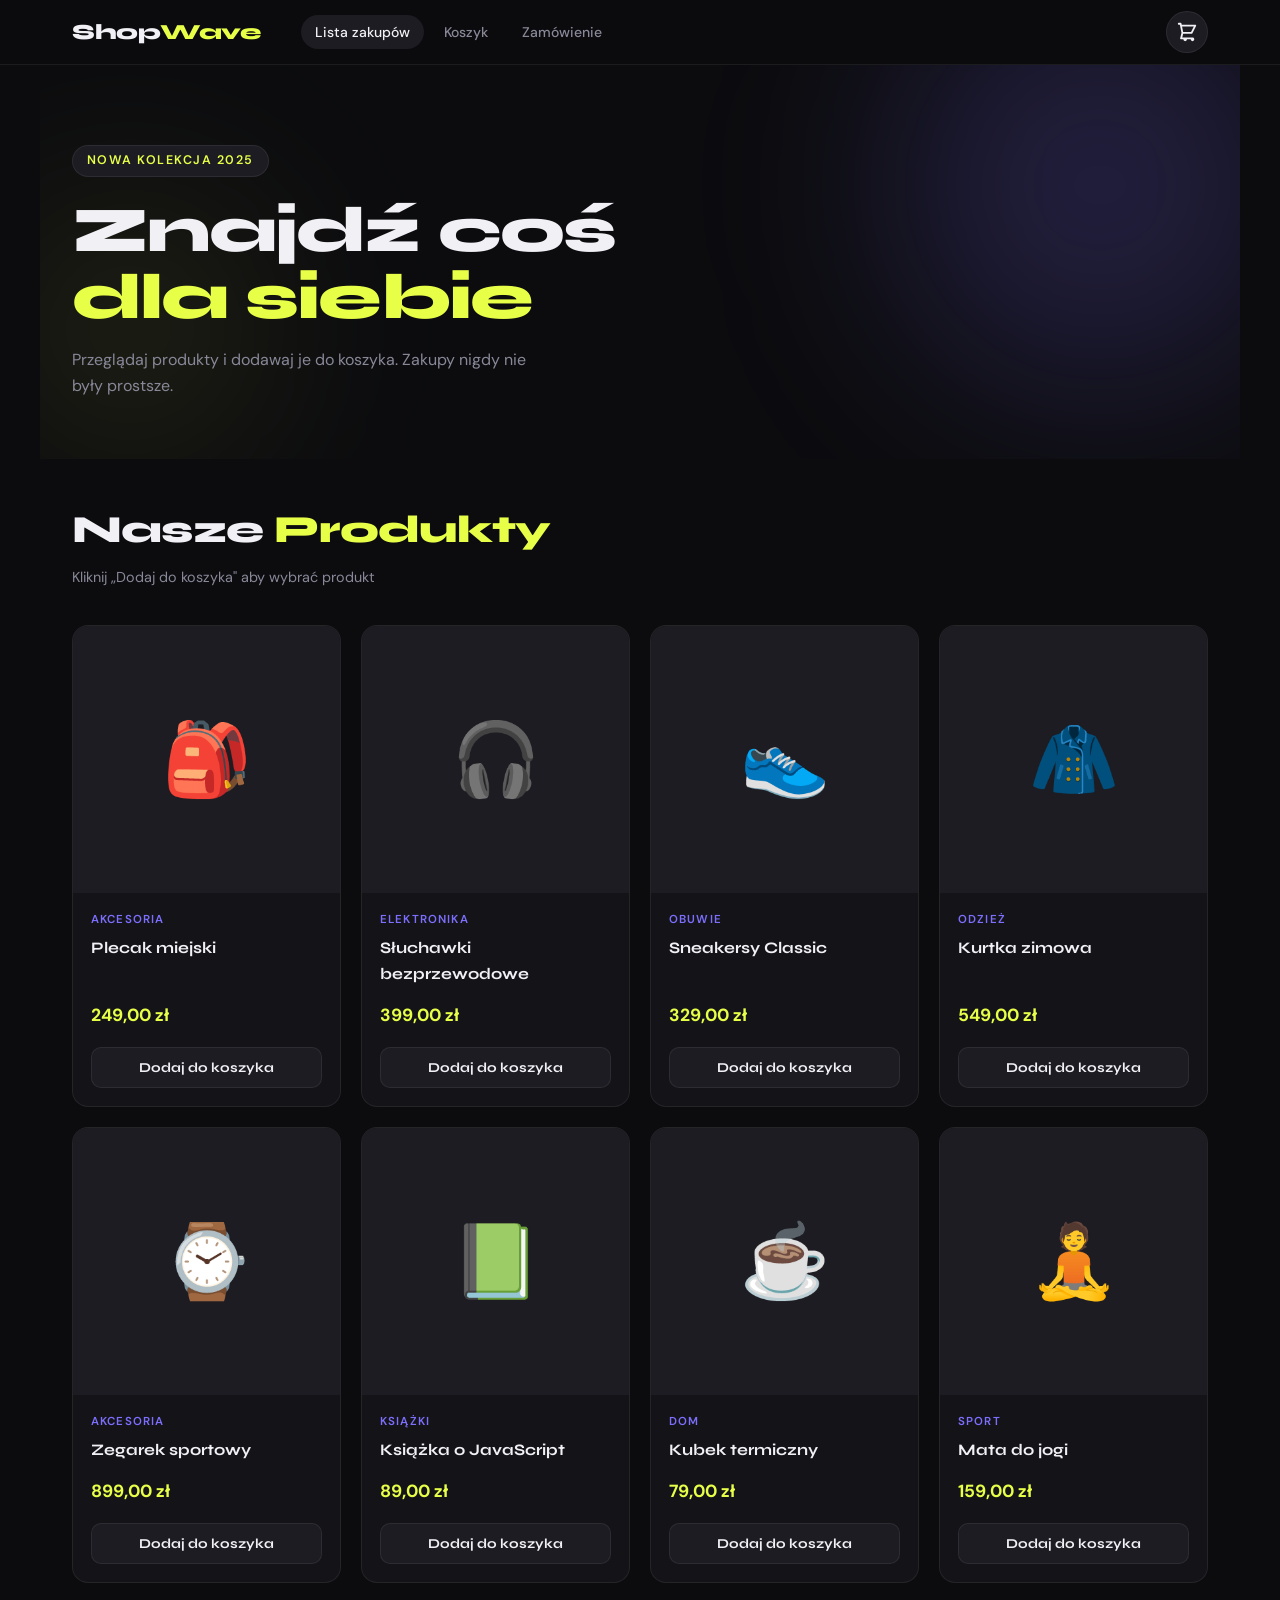
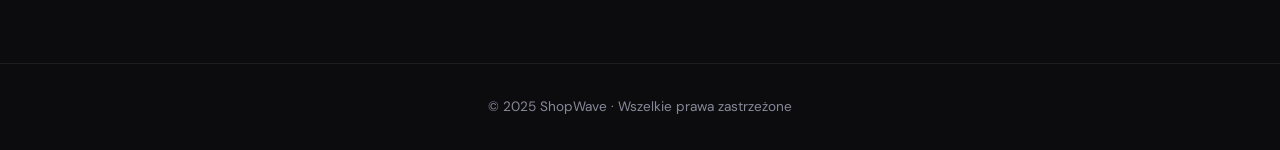
==== commit f7fe47b8: "próba konfliktu" ====
--- a/index.html
+++ b/index.html
@@ -3,7 +3,7 @@
 <head>
   <meta charset="UTF-8" />
   <meta name="viewport" content="width=device-width, initial-scale=1.0" />
-  <title>ShopWave — Lista zakupów</title>
+  <title>ShopShark — Lista zakupów</title>
   <link rel="stylesheet" href="style.css" />
 </head>
 <body>
--- a/style.css
+++ b/style.css
@@ -478,4 +478,6 @@
   .products { padding: 30px 20px 60px; }
   .order-page { grid-template-columns: 1fr; padding: 40px 20px 60px; }
   .cart-page { padding: 40px 20px 60px; }
-}+}
+
+/* To jest poprawny komentarz w CSS */
